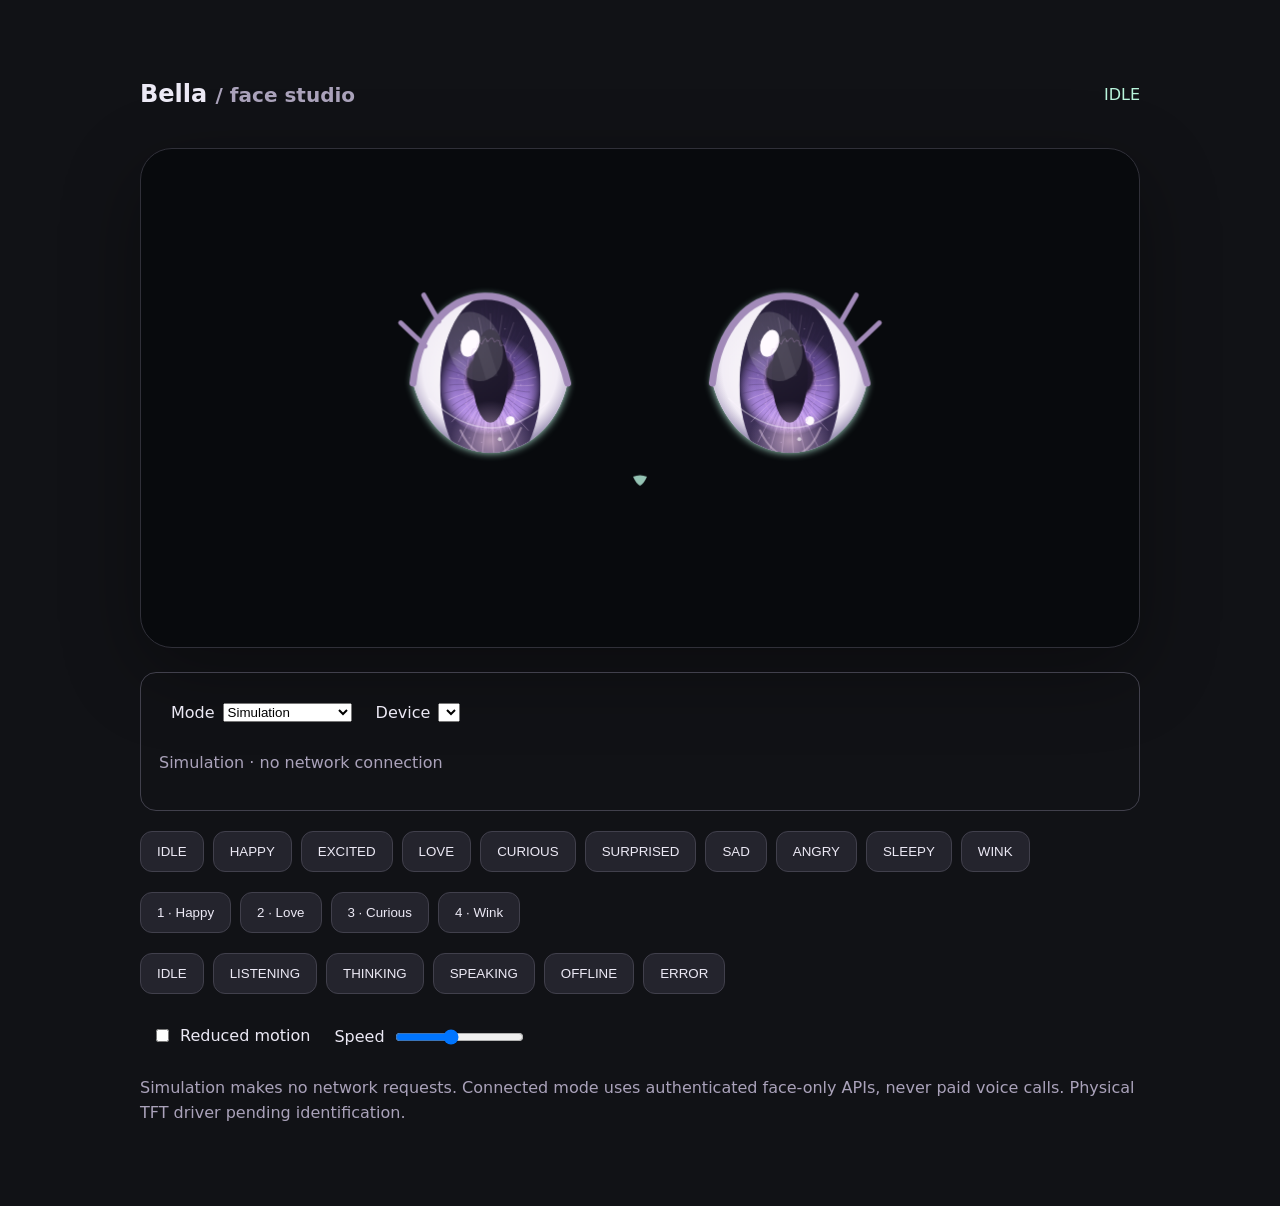
==== app/frontend/face.html @ f3fb0e5f "Add bounded voice streaming, anime face studio and remote device bridge" ====
<!doctype html><html lang="en"><meta charset="utf-8"><meta name="viewport" content="width=device-width,initial-scale=1"><title>Bella · Face studio</title>
<style>
*{box-sizing:border-box}body{margin:0;background:#111216;color:#ece9f5;font:16px system-ui;padding:clamp(18px,5vw,64px)}main{max-width:1000px;margin:auto}header{display:flex;justify-content:space-between;align-items:center}small{color:#aaa2ba}h1{font-size:24px}canvas{display:block;width:100%;aspect-ratio:2;background:#080a0d;border:1px solid #303039;border-radius:32px;margin:24px 0;box-shadow:0 24px 80px #0005}section{display:flex;flex-wrap:wrap;gap:9px;margin:20px 0}button{background:#24242d;color:inherit;border:1px solid #41404c;border-radius:12px;padding:12px 16px;cursor:pointer}button:hover,button:focus-visible{background:#41364f}label{display:inline-flex;gap:8px;margin:12px}output{color:#b9f5dc}p{color:#aaa2ba;line-height:1.6}
</style><main><header><h1>Bella <small>/ face studio</small></h1><output id="state">IDLE</output></header><canvas width="1000" height="500" aria-label="Animated Bella eyes"></canvas><section id="emotions" aria-label="Expression previews"></section><section id="pads" aria-label="Simulated touch pads"></section><section id="voice" aria-label="Mock conversation status"></section><label><input type="checkbox" id="reduced">Reduced motion</label><label>Speed<input id="speed" type="range" min="0.25" max="2" step="0.25" value="1"></label><p>Simulation makes no network requests. Connected mode uses authenticated face-only APIs, never paid voice calls. Physical TFT driver pending identification.</p></main><script src="face.js"></script><script src="face-bridge.js"></script></html>
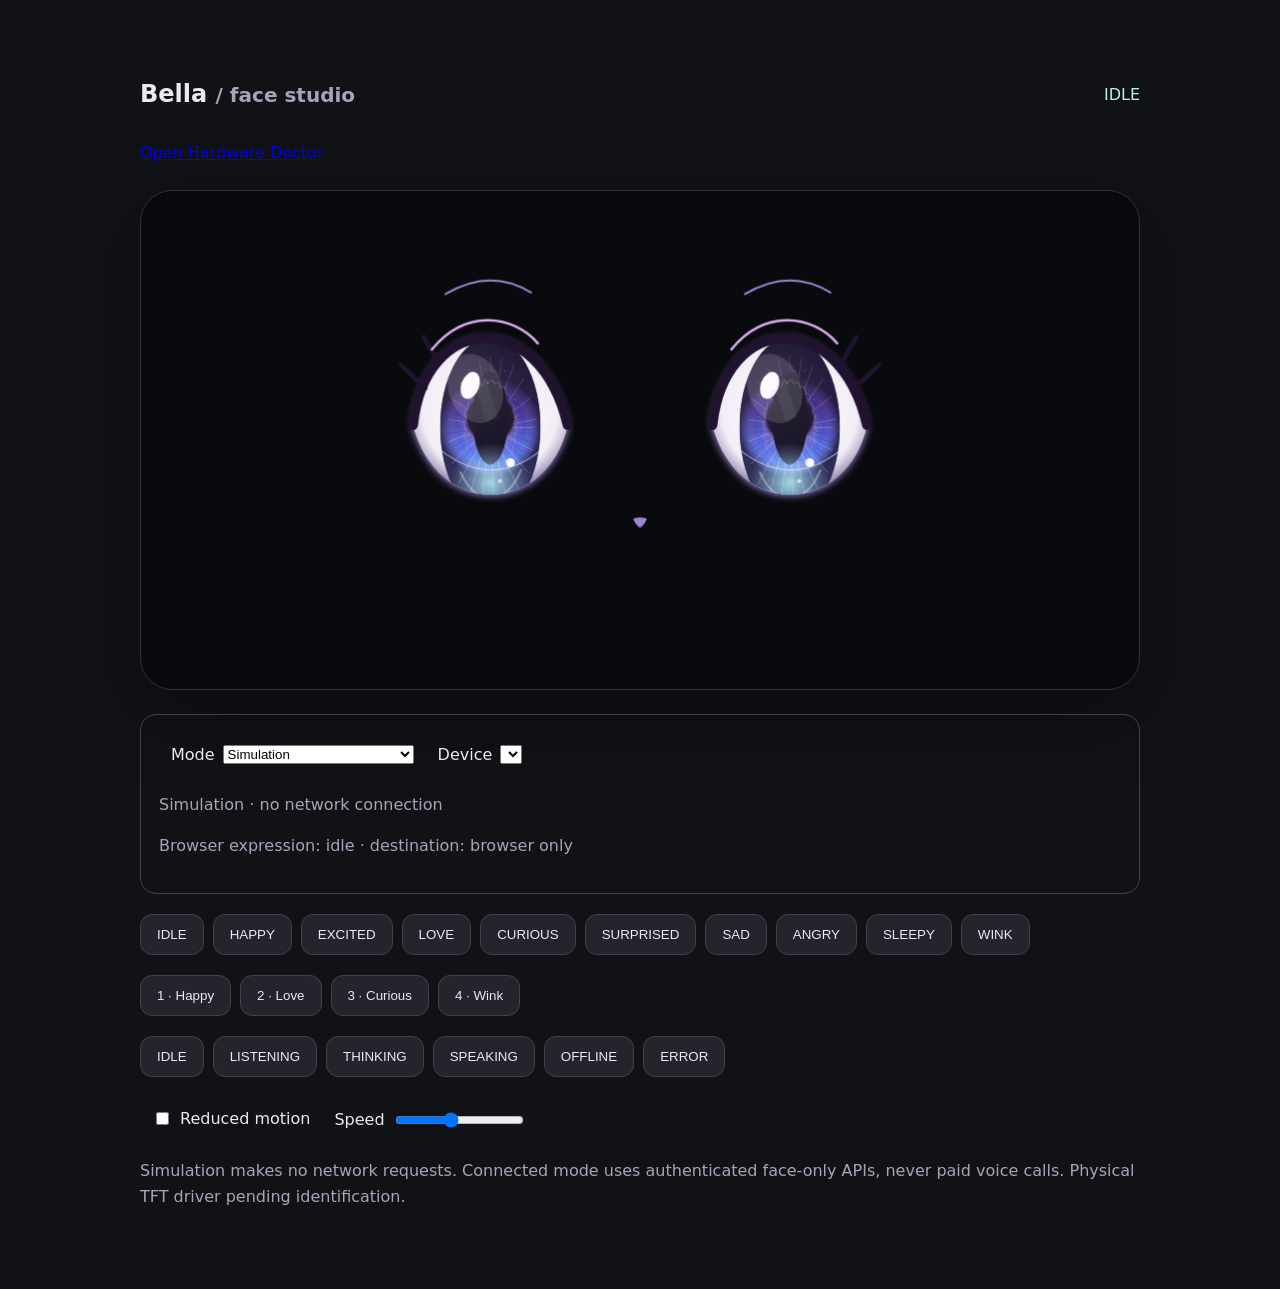
==== commit 98144890: "Ship unified Bella web and ESP32 release" ====
--- a/app/frontend/face.html
+++ b/app/frontend/face.html
@@ -1,4 +1,4 @@
 <!doctype html><html lang="en"><meta charset="utf-8"><meta name="viewport" content="width=device-width,initial-scale=1"><title>Bella · Face studio</title>
-<style>
+<script src="expression-controller.js"></script><style>
 *{box-sizing:border-box}body{margin:0;background:#111216;color:#ece9f5;font:16px system-ui;padding:clamp(18px,5vw,64px)}main{max-width:1000px;margin:auto}header{display:flex;justify-content:space-between;align-items:center}small{color:#aaa2ba}h1{font-size:24px}canvas{display:block;width:100%;aspect-ratio:2;background:#080a0d;border:1px solid #303039;border-radius:32px;margin:24px 0;box-shadow:0 24px 80px #0005}section{display:flex;flex-wrap:wrap;gap:9px;margin:20px 0}button{background:#24242d;color:inherit;border:1px solid #41404c;border-radius:12px;padding:12px 16px;cursor:pointer}button:hover,button:focus-visible{background:#41364f}label{display:inline-flex;gap:8px;margin:12px}output{color:#b9f5dc}p{color:#aaa2ba;line-height:1.6}
-</style><main><header><h1>Bella <small>/ face studio</small></h1><output id="state">IDLE</output></header><canvas width="1000" height="500" aria-label="Animated Bella eyes"></canvas><section id="emotions" aria-label="Expression previews"></section><section id="pads" aria-label="Simulated touch pads"></section><section id="voice" aria-label="Mock conversation status"></section><label><input type="checkbox" id="reduced">Reduced motion</label><label>Speed<input id="speed" type="range" min="0.25" max="2" step="0.25" value="1"></label><p>Simulation makes no network requests. Connected mode uses authenticated face-only APIs, never paid voice calls. Physical TFT driver pending identification.</p></main><script src="face.js"></script><script src="face-bridge.js"></script></html>
+</style><main><header><h1>Bella <small>/ face studio</small></h1><output id="state">IDLE</output></header><p><a href="/doctor.html">Open Hardware Doctor</a></p><canvas width="1000" height="500" aria-label="Animated Bella eyes"></canvas><section id="emotions" aria-label="Expression previews"></section><section id="pads" aria-label="Simulated touch pads"></section><section id="voice" aria-label="Mock conversation status"></section><label><input type="checkbox" id="reduced">Reduced motion</label><label>Speed<input id="speed" type="range" min="0.25" max="2" step="0.25" value="1"></label><p>Simulation makes no network requests. Connected mode uses authenticated face-only APIs, never paid voice calls. Physical TFT driver pending identification.</p></main><script src="face.js"></script><script src="face-bridge.js"></script></html>
